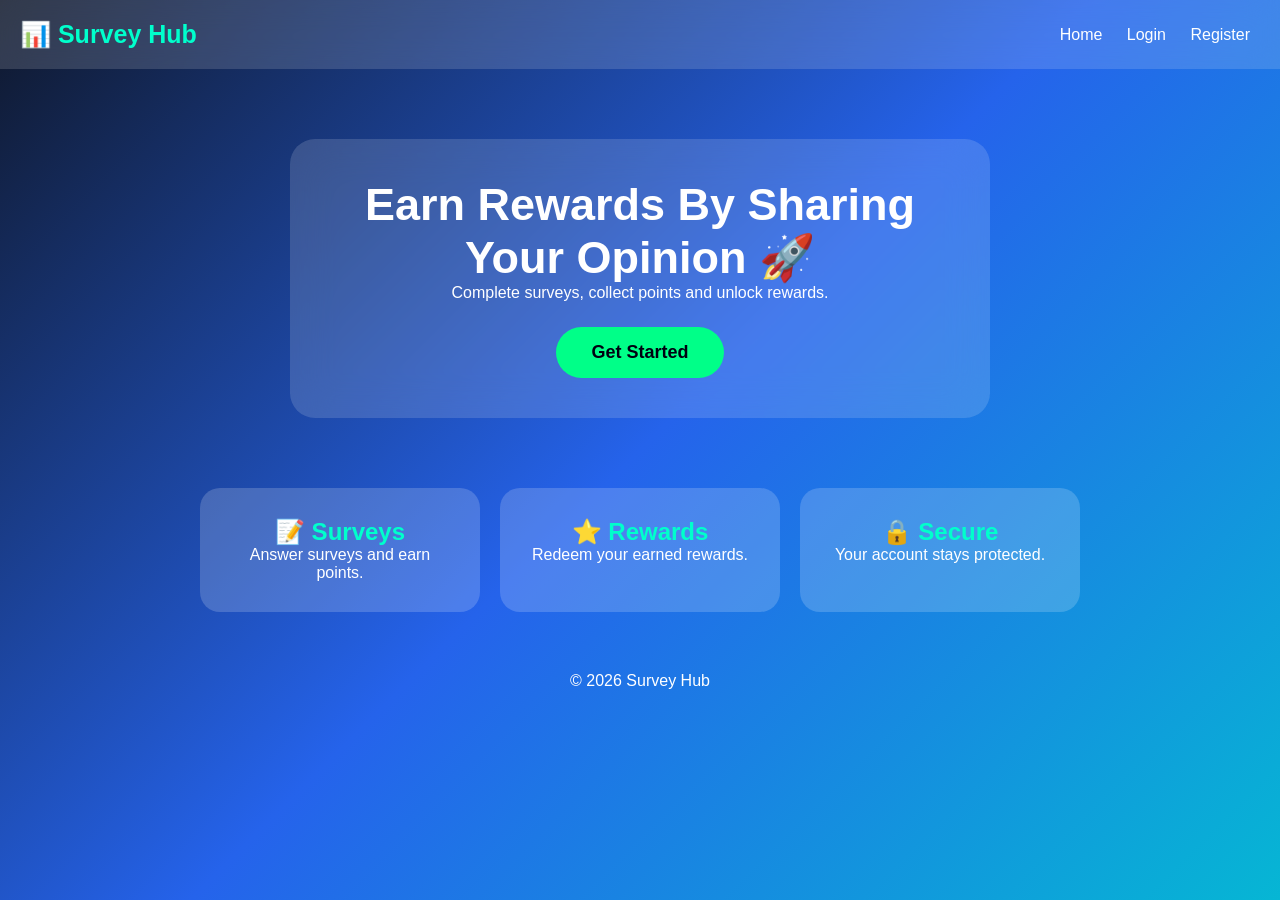
==== index.html @ 0a37e330 "Create index.html" ====
<!DOCTYPE html>
<html lang="en">
<head>
<meta charset="UTF-8">
<meta name="viewport" content="width=device-width, initial-scale=1.0">

<title>Survey Hub</title>

<style>

*{
    margin:0;
    padding:0;
    box-sizing:border-box;
    font-family:Arial,sans-serif;
}

body{
    background:linear-gradient(135deg,#0f172a,#2563eb,#06b6d4);
    min-height:100vh;
    color:white;
}


header{
    display:flex;
    justify-content:space-between;
    align-items:center;
    padding:20px;
    background:rgba(255,255,255,0.15);
    backdrop-filter:blur(15px);
}


.logo{
    font-size:25px;
    font-weight:bold;
    color:#00ffcc;
}


nav a{
    color:white;
    text-decoration:none;
    margin:10px;
}


#menuBtn{
    display:none;
}


.hero{
    text-align:center;
    padding:70px 20px;
}


.content{
    max-width:700px;
    margin:auto;
    padding:40px;
    border-radius:25px;
    background:rgba(255,255,255,0.15);
    backdrop-filter:blur(20px);
}


h1{
    font-size:45px;
}


button{
    margin-top:25px;
    padding:15px 35px;
    border:none;
    border-radius:30px;
    background:#00ff88;
    color:#001;
    font-size:18px;
    font-weight:bold;
}


.features{
    display:flex;
    justify-content:center;
    gap:20px;
    flex-wrap:wrap;
}


.card{
    background:rgba(255,255,255,0.18);
    padding:30px;
    border-radius:20px;
    width:280px;
    text-align:center;
}


.card h2{
    color:#00ffcc;
}


footer{
    text-align:center;
    padding:20px;
    margin-top:40px;
}

</style>

</head>

<body>

<header>

<div class="logo">
📊 Survey Hub
</div>

<nav>
<a href="#">Home</a>
<a href="login.html">Login</a>
<a href="register.html">Register</a>
</nav>

</header>


<section class="hero">

<div class="content">

<h1>
Earn Rewards By Sharing Your Opinion 🚀
</h1>

<p>
Complete surveys, collect points and unlock rewards.
</p>

<button id="startBtn">
Get Started
</button>

<div id="authArea"></div>

</div>

</section>


<section class="features">

<div class="card">
<h2>📝 Surveys</h2>
<p>Answer surveys and earn points.</p>
</div>


<div class="card">
<h2>⭐ Rewards</h2>
<p>Redeem your earned rewards.</p>
</div>


<div class="card">
<h2>🔒 Secure</h2>
<p>Your account stays protected.</p>
</div>

</section>


<footer>
© 2026 Survey Hub
</footer>


<script src="js/index.js"></script>

</body>
</html>
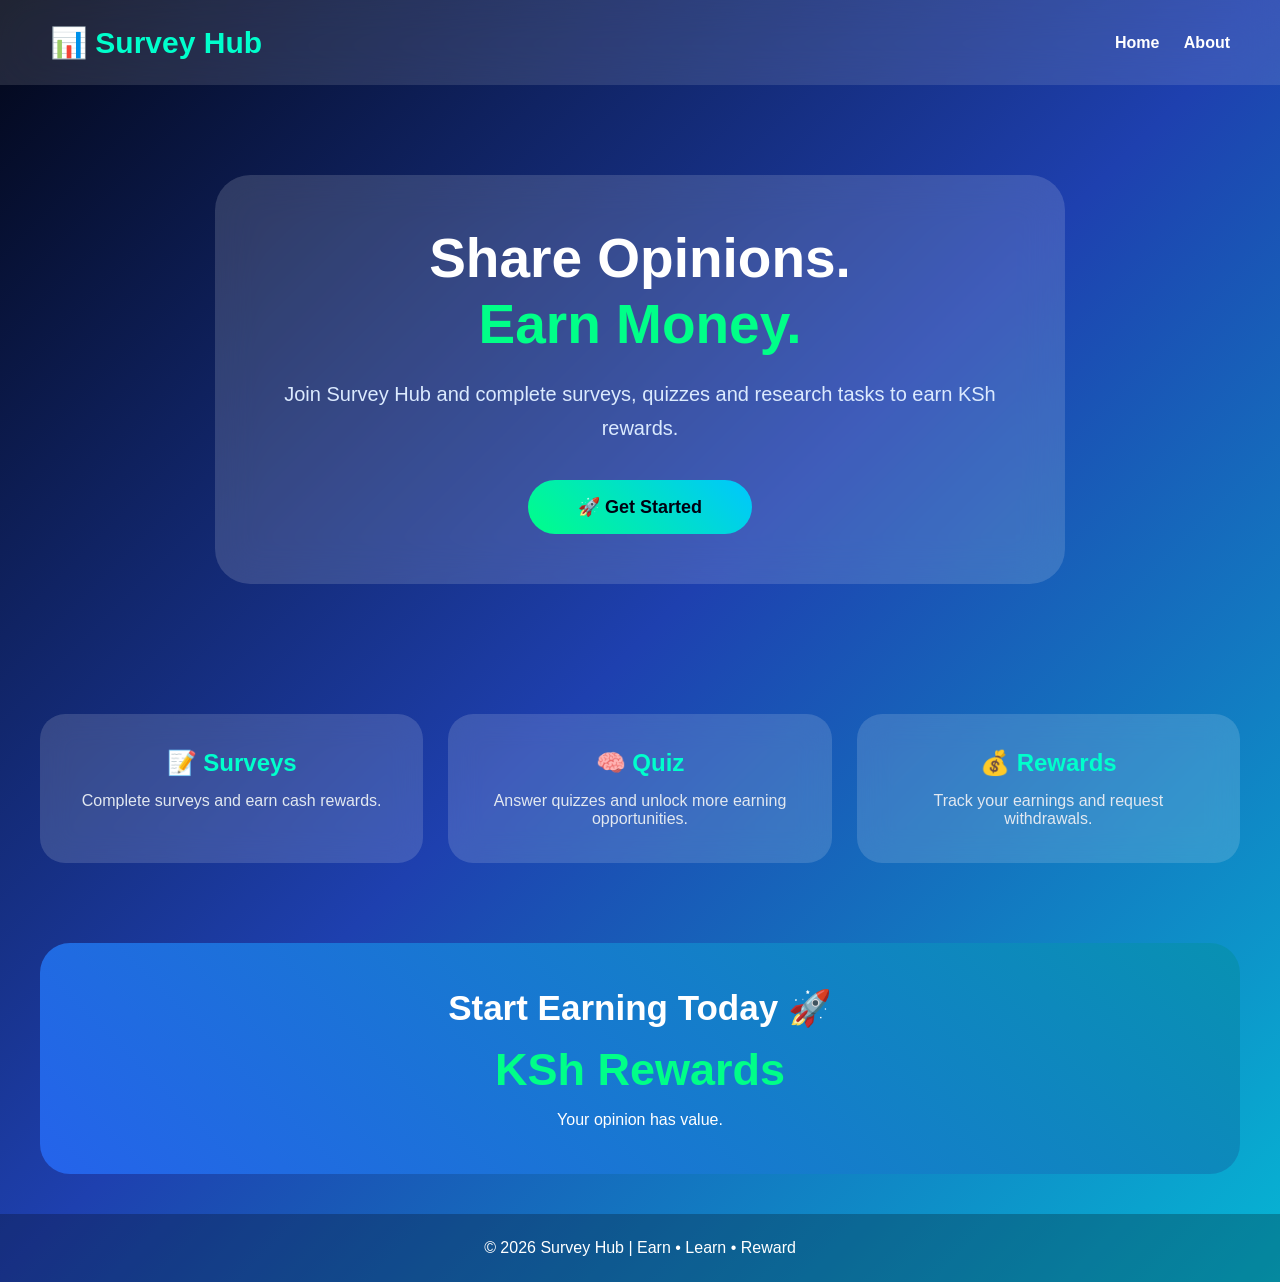
==== commit 6ed57b61: "Create index.html" ====
--- a/index.html
+++ b/index.html
@@ -1,189 +1,418 @@
 <!DOCTYPE html>
 <html lang="en">
+
 <head>
+
 <meta charset="UTF-8">
 <meta name="viewport" content="width=device-width, initial-scale=1.0">
 
-<title>Survey Hub</title>
+<title>Survey Hub | Earn Rewards</title>
 
 <style>
 
 *{
-    margin:0;
-    padding:0;
-    box-sizing:border-box;
-    font-family:Arial,sans-serif;
-}
+margin:0;
+padding:0;
+box-sizing:border-box;
+font-family:Arial,sans-serif;
+}
+
 
 body{
-    background:linear-gradient(135deg,#0f172a,#2563eb,#06b6d4);
-    min-height:100vh;
-    color:white;
-}
-
+
+min-height:100vh;
+background:linear-gradient(135deg,#020617,#1e40af,#06b6d4);
+color:white;
+
+}
+
+
+/* NAVIGATION */
 
 header{
-    display:flex;
-    justify-content:space-between;
-    align-items:center;
-    padding:20px;
-    background:rgba(255,255,255,0.15);
-    backdrop-filter:blur(15px);
+
+display:flex;
+justify-content:space-between;
+align-items:center;
+padding:25px 50px;
+background:rgba(255,255,255,.12);
+backdrop-filter:blur(20px);
+
 }
 
 
 .logo{
-    font-size:25px;
-    font-weight:bold;
-    color:#00ffcc;
+
+font-size:30px;
+font-weight:bold;
+color:#00ffcc;
+
 }
 
 
 nav a{
-    color:white;
-    text-decoration:none;
-    margin:10px;
-}
-
-
-#menuBtn{
-    display:none;
-}
-
+
+color:white;
+text-decoration:none;
+margin-left:20px;
+font-weight:bold;
+
+}
+
+
+nav a:hover{
+
+color:#00ff88;
+
+}
+
+
+
+/* HERO */
 
 .hero{
-    text-align:center;
-    padding:70px 20px;
-}
-
-
-.content{
-    max-width:700px;
-    margin:auto;
-    padding:40px;
-    border-radius:25px;
-    background:rgba(255,255,255,0.15);
-    backdrop-filter:blur(20px);
-}
-
-
-h1{
-    font-size:45px;
-}
-
-
-button{
-    margin-top:25px;
-    padding:15px 35px;
-    border:none;
-    border-radius:30px;
-    background:#00ff88;
-    color:#001;
-    font-size:18px;
-    font-weight:bold;
-}
-
+
+display:flex;
+justify-content:center;
+align-items:center;
+text-align:center;
+padding:90px 20px;
+
+}
+
+
+.hero-box{
+
+max-width:850px;
+padding:50px;
+border-radius:35px;
+background:rgba(255,255,255,.15);
+backdrop-filter:blur(20px);
+
+}
+
+
+.hero h1{
+
+font-size:55px;
+line-height:1.2;
+margin-bottom:20px;
+
+}
+
+
+.hero span{
+
+color:#00ff88;
+
+}
+
+
+.hero p{
+
+font-size:20px;
+color:#dbeafe;
+line-height:1.7;
+
+}
+
+
+
+.btn{
+
+display:inline-block;
+margin-top:35px;
+padding:16px 50px;
+border-radius:40px;
+background:linear-gradient(45deg,#00ff88,#00c6ff);
+color:#001;
+font-weight:bold;
+font-size:18px;
+text-decoration:none;
+
+}
+
+
+.btn:hover{
+
+transform:scale(1.08);
+
+}
+
+
+
+/* FEATURES */
 
 .features{
-    display:flex;
-    justify-content:center;
-    gap:20px;
-    flex-wrap:wrap;
-}
-
-
-.card{
-    background:rgba(255,255,255,0.18);
-    padding:30px;
-    border-radius:20px;
-    width:280px;
-    text-align:center;
-}
-
-
-.card h2{
-    color:#00ffcc;
-}
-
+
+display:grid;
+grid-template-columns:repeat(auto-fit,minmax(250px,1fr));
+gap:25px;
+padding:40px;
+
+}
+
+
+.feature{
+
+background:rgba(255,255,255,.15);
+padding:35px;
+border-radius:25px;
+text-align:center;
+backdrop-filter:blur(15px);
+
+}
+
+
+.feature h2{
+
+color:#00ffcc;
+margin-bottom:15px;
+
+}
+
+
+.feature p{
+
+color:#e2e8f0;
+
+}
+
+
+
+/* EARN SECTION */
+
+.earn{
+
+margin:40px;
+padding:45px;
+text-align:center;
+border-radius:30px;
+background:linear-gradient(45deg,#2563eb,#0891b2);
+
+}
+
+
+.earn h2{
+
+font-size:35px;
+
+}
+
+
+.money{
+
+font-size:45px;
+font-weight:bold;
+color:#00ff88;
+margin:15px;
+
+}
+
+
+
+/* FOOTER */
 
 footer{
-    text-align:center;
-    padding:20px;
-    margin-top:40px;
+
+text-align:center;
+padding:25px;
+background:rgba(0,0,0,.25);
+
+}
+
+
+
+/* MOBILE */
+
+@media(max-width:700px){
+
+header{
+
+padding:20px;
+
+}
+
+
+.logo{
+
+font-size:24px;
+
+}
+
+
+.hero h1{
+
+font-size:38px;
+
+}
+
+
+.hero-box{
+
+padding:30px;
+
+}
+
 }
 
 </style>
 
 </head>
 
+
 <body>
 
+
 <header>
+
 
 <div class="logo">
 📊 Survey Hub
 </div>
 
+
 <nav>
-<a href="#">Home</a>
-<a href="login.html">Login</a>
-<a href="register.html">Register</a>
+
+<a href="index.html">
+Home
+</a>
+
+
+<a href="about.html">
+About
+</a>
+
+
 </nav>
 
+
 </header>
 
 
+
+
 <section class="hero">
 
-<div class="content">
+
+<div class="hero-box">
+
 
 <h1>
-Earn Rewards By Sharing Your Opinion 🚀
+Share Opinions.
+<br>
+<span>Earn Money.</span>
 </h1>
 
+
 <p>
-Complete surveys, collect points and unlock rewards.
+Join Survey Hub and complete surveys,
+quizzes and research tasks to earn KSh rewards.
 </p>
 
-<button id="startBtn">
-Get Started
-</button>
-
-<div id="authArea"></div>
-
-</div>
+
+
+<a class="btn" href="register.html">
+🚀 Get Started
+</a>
+
+
+
+</div>
+
 
 </section>
 
 
+
+
+
 <section class="features">
 
-<div class="card">
-<h2>📝 Surveys</h2>
-<p>Answer surveys and earn points.</p>
-</div>
-
-
-<div class="card">
-<h2>⭐ Rewards</h2>
-<p>Redeem your earned rewards.</p>
-</div>
-
-
-<div class="card">
-<h2>🔒 Secure</h2>
-<p>Your account stays protected.</p>
-</div>
+
+<div class="feature">
+
+<h2>
+📝 Surveys
+</h2>
+
+<p>
+Complete surveys and earn cash rewards.
+</p>
+
+</div>
+
+
+
+
+<div class="feature">
+
+<h2>
+🧠 Quiz
+</h2>
+
+<p>
+Answer quizzes and unlock more earning opportunities.
+</p>
+
+</div>
+
+
+
+
+<div class="feature">
+
+<h2>
+💰 Rewards
+</h2>
+
+<p>
+Track your earnings and request withdrawals.
+</p>
+
+</div>
+
 
 </section>
 
 
+
+
+
+<section class="earn">
+
+
+<h2>
+Start Earning Today 🚀
+</h2>
+
+
+<div class="money">
+KSh Rewards
+</div>
+
+
+<p>
+Your opinion has value.
+</p>
+
+
+</section>
+
+
+
+
 <footer>
-© 2026 Survey Hub
+
+© 2026 Survey Hub | Earn • Learn • Reward
+
 </footer>
 
 
+
 <script src="js/index.js"></script>
 
+
 </body>
+
 </html>
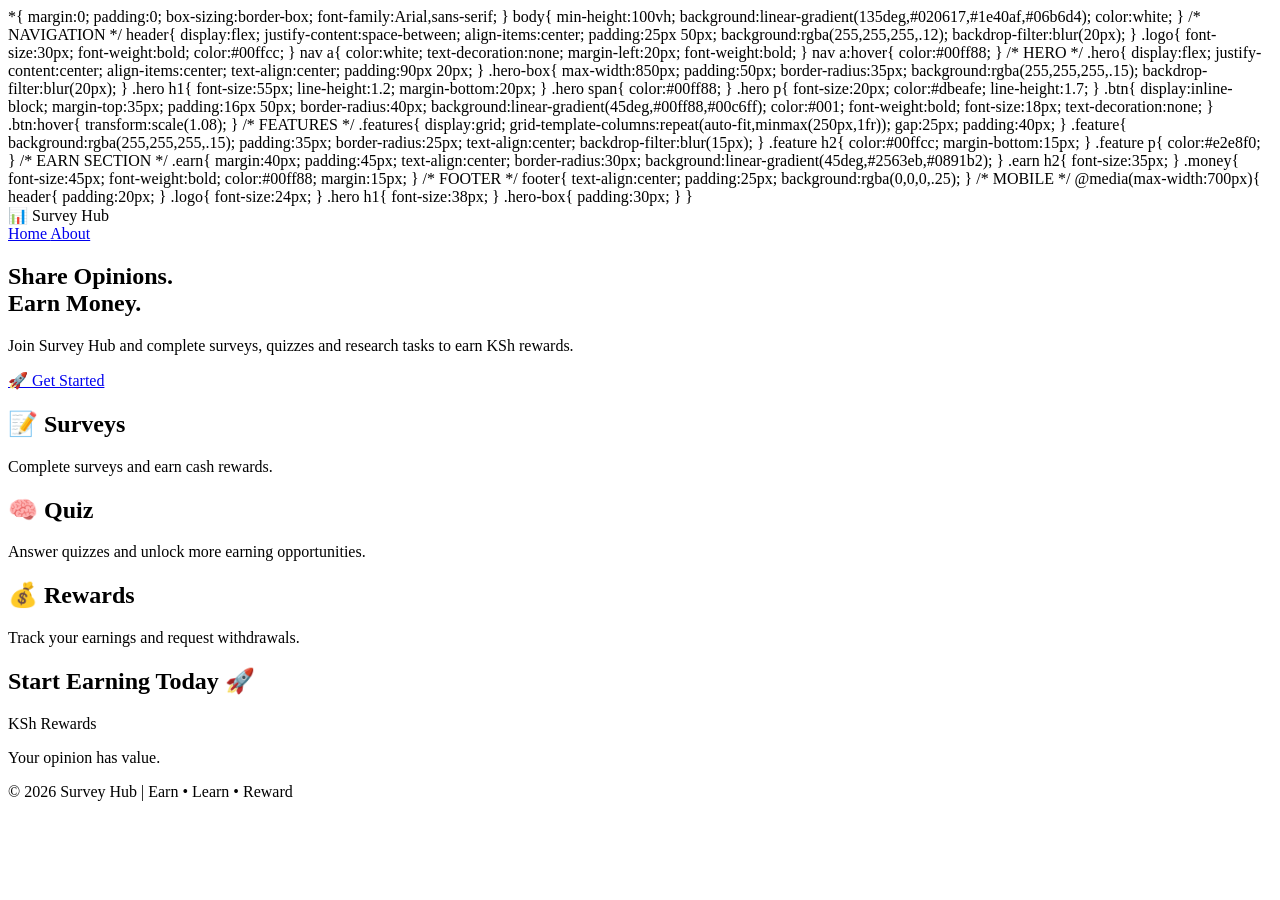
==== commit b15394f9: "Update index.html" ====
--- a/index.html
+++ b/index.html
@@ -8,7 +8,7 @@
 
 <title>Survey Hub | Earn Rewards</title>
 
-<style>
+</style><link rel="stylesheet" href="css/style.css">
 
 *{
 margin:0;
